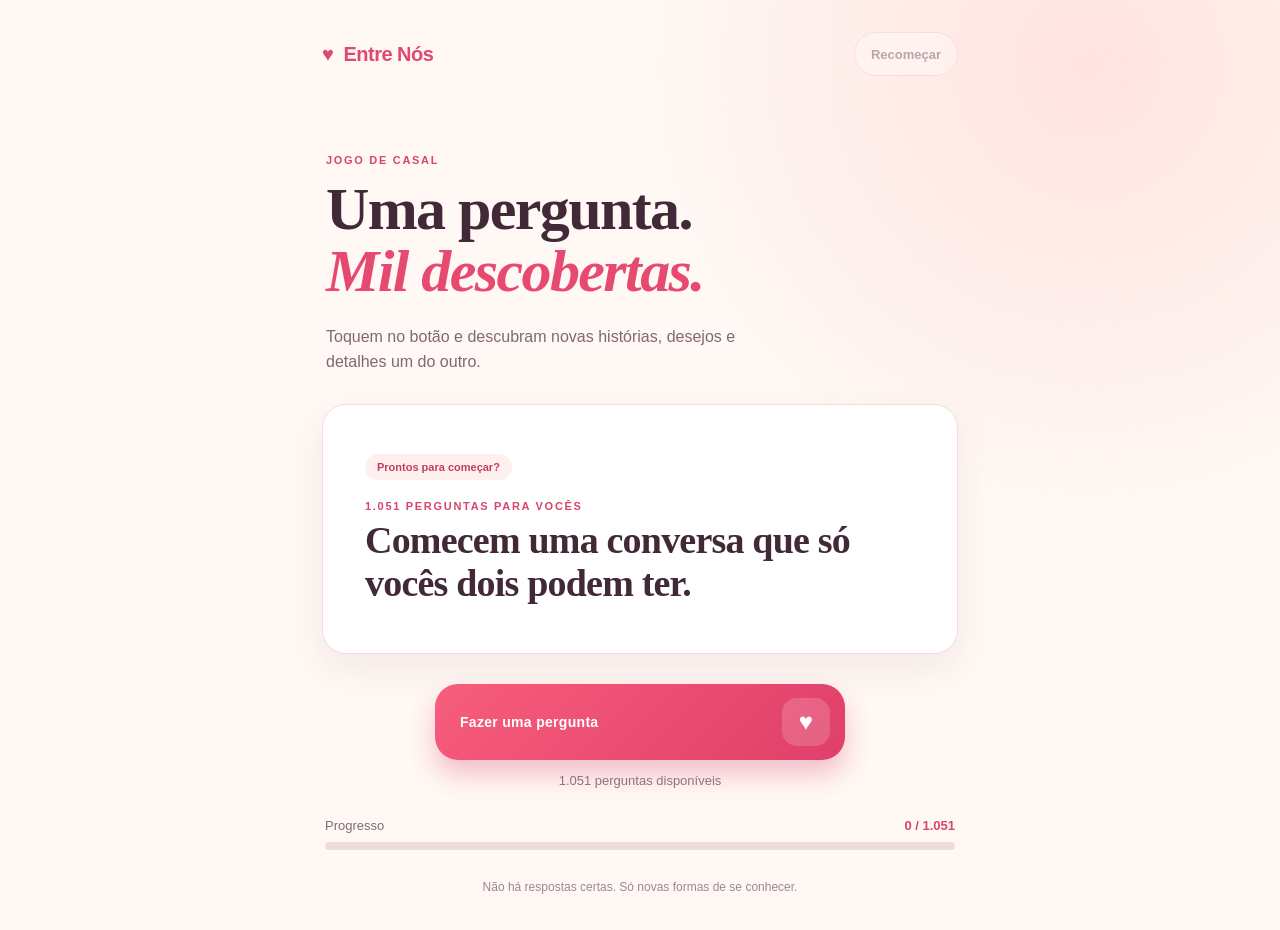
==== index.html @ 6cbe8bf7 "refactor: move aplicativo para a raiz do repositório - Move os arquivos do jogo de `work/` para a ra" ====
<!doctype html>
<html lang="pt-BR">
  <head>
    <meta charset="UTF-8" />
    <meta name="viewport" content="width=device-width, initial-scale=1.0" />
    <meta name="theme-color" content="#e94970" />
    <meta name="description" content="Jogo de casal com 1.051 perguntas únicas para conversar e se conhecer melhor." />
    <meta name="apple-mobile-web-app-capable" content="yes" />
    <meta name="apple-mobile-web-app-title" content="Entre Nós" />
    <meta name="apple-mobile-web-app-status-bar-style" content="default" />
    <title>Entre Nós — Jogo de Casal</title>
    <link rel="manifest" href="./manifest.webmanifest" />
    <link rel="icon" type="image/svg+xml" href="./icons/icon.svg" />
    <link rel="apple-touch-icon" sizes="180x180" href="./icons/icon-180.png" />
    <link rel="stylesheet" href="./styles.css" />
    <script defer src="./questions-data.js"></script>
    <script defer src="./app.js"></script>
    <script defer src="./pwa.js"></script>
  </head>
  <body>
    <main class="app">
      <header class="topbar">
        <div class="brand"><span aria-hidden="true">♥</span> Entre Nós</div>
        <button id="reset" class="text-button" type="button">Recomeçar</button>
      </header>

      <section class="intro" aria-labelledby="title">
        <p class="eyebrow">JOGO DE CASAL</p>
        <h1 id="title">Uma pergunta.<br /><em>Mil descobertas.</em></h1>
        <p>Toquem no botão e descubram novas histórias, desejos e detalhes um do outro.</p>
      </section>

      <section id="card" class="card" aria-live="polite" aria-atomic="true">
        <div class="card-top">
          <span id="category" class="pill">Prontos para começar?</span>
          <span id="difficulty" class="difficulty"></span>
        </div>
        <p id="number" class="question-number">1.051 perguntas para vocês</p>
        <h2 id="question">Comecem uma conversa que só vocês dois podem ter.</h2>
      </section>

      <div class="action">
        <button id="draw" class="draw-button" type="button">Fazer uma pergunta <span aria-hidden="true">♥</span></button>
        <p id="remaining">1.051 perguntas disponíveis</p>
        <button id="install" class="install-button" type="button" hidden>Instalar no dispositivo</button>
      </div>

      <section class="progress" aria-label="Progresso do jogo">
        <div class="progress-label"><span>Progresso</span><strong id="count">0 / 1.051</strong></div>
        <div id="progressbar" class="track" role="progressbar" aria-valuemin="0" aria-valuemax="1051" aria-valuenow="0" aria-label="Perguntas sorteadas"><div id="fill" class="fill"></div></div>
      </section>
      <footer>Não há respostas certas. Só novas formas de se conhecer.</footer>
    </main>
  </body>
</html>
---- styles.css ----
:root {
  font-family: "Segoe UI", Arial, sans-serif;
  color: #422937;
  background: #fff8f4;
  font-synthesis: none;
}
* { box-sizing: border-box; }
body {
  margin: 0;
  min-width: 320px;
  background: radial-gradient(circle at 85% 7%, #ffe3df 0, transparent 32%), #fff8f4;
}
button { font: inherit; cursor: pointer; }
button[hidden] { display: none; }
button:focus-visible { outline: 3px solid #a1375a; outline-offset: 4px; }
.app {
  min-height: 100svh;
  width: min(100%, 700px);
  margin: 0 auto;
  padding: 22px 20px 28px;
  display: flex;
  flex-direction: column;
}
.app > * { min-width: 0; }
.topbar { display: flex; justify-content: space-between; align-items: center; gap: 12px; }
.brand { color: #df486f; font-size: 20px; font-weight: 750; letter-spacing: -.5px; }
.brand span { margin-right: 5px; }
.text-button {
  min-height: 44px;
  border: 1px solid #e8d2d3;
  border-radius: 999px;
  background: #ffffffcc;
  color: #704e5e;
  padding: 8px 16px;
  font-size: 13px;
  font-weight: 650;
}
.text-button:disabled { opacity: .45; cursor: default; }
.intro { padding: clamp(42px, 9vh, 78px) 4px 30px; }
.eyebrow, .question-number {
  color: #d9446b;
  font-size: 11px;
  font-weight: 750;
  letter-spacing: 1.7px;
  text-transform: uppercase;
}
.eyebrow { margin: 0 0 12px; }
h1, h2 { font-family: Georgia, "Times New Roman", serif; }
h1 { margin: 0; font-size: clamp(31px, 8.8vw, 60px); letter-spacing: -1.6px; line-height: 1.04; }
h1 em { color: #e64a70; }
.intro > p:last-child { max-width: 460px; margin: 22px 0 0; color: #806874; font-size: 16px; line-height: 1.55; }
.card {
  background: #fff;
  border: 1px solid #f0dfe0;
  border-radius: 24px;
  box-shadow: 0 15px 36px #713c4514;
  min-height: 232px;
  min-width: 0;
  padding: 26px;
  display: flex;
  flex-direction: column;
  justify-content: center;
}
.card-top { display: flex; flex-wrap: wrap; align-items: center; gap: 8px; }
.pill {
  display: inline-block;
  border-radius: 99px;
  padding: 7px 12px;
  background: #fff0ef;
  color: #be3f61;
  font-size: 11px;
  font-weight: 700;
}
.difficulty { color: #8f6a79; font-size: 11px; font-weight: 700; }
.question-number { margin: 20px 0 7px; }
h2 { margin: 0; font-size: clamp(25px, 7vw, 38px); line-height: 1.14; letter-spacing: -.8px; }
.action { margin: 30px 0 30px; text-align: center; }
.draw-button {
  width: min(100%, 410px);
  min-height: 76px;
  padding: 12px 15px 12px 25px;
  border: 0;
  border-radius: 23px;
  background: linear-gradient(135deg, #f75d7c, #df3f69);
  box-shadow: 0 14px 26px #d9456c52;
  color: #fff;
  font-size: 14px;
  font-weight: 750;
  letter-spacing: .3px;
  display: inline-flex;
  align-items: center;
  justify-content: space-between;
  gap: 12px;
  transition: transform .18s ease, box-shadow .18s ease;
}
.draw-button:hover { transform: translateY(-2px); box-shadow: 0 17px 27px #d9456c61; }
.draw-button:active { transform: translateY(0); }
.draw-button:disabled { opacity: .58; cursor: default; transform: none; box-shadow: none; }
.draw-button span { display: grid; place-items: center; width: 48px; height: 48px; border-radius: 15px; background: #ffffff2b; font-size: 24px; }
.action p { margin: 13px 0 0; color: #8e7480; font-size: 13px; }
.install-button {
  min-height: 44px;
  margin-top: 15px;
  padding: 9px 17px;
  border: 1px solid #e94970;
  border-radius: 999px;
  background: #fff8f4;
  color: #bb3458;
  font-size: 13px;
  font-weight: 700;
}
.progress { margin-top: auto; padding: 0 3px; color: #806b74; font-size: 13px; }
.progress-label { display: flex; justify-content: space-between; gap: 12px; margin-bottom: 9px; }
.progress-label strong { color: #dc456b; }
.track { width: 100%; height: 8px; overflow: hidden; border-radius: 99px; background: #f0dcda; }
.fill { width: 0; height: 100%; border-radius: inherit; background: #e7486e; transition: width .25s ease; }
footer { padding: 29px 0 0; text-align: center; color: #9f8790; font-size: 12px; line-height: 1.4; }
@media (min-width: 700px) {
  .app { padding: 32px 32px 34px; }
  .card { padding: 38px 42px; min-height: 250px; }
}
@media (prefers-reduced-motion: reduce) {
  .draw-button, .fill { transition: none; }
}
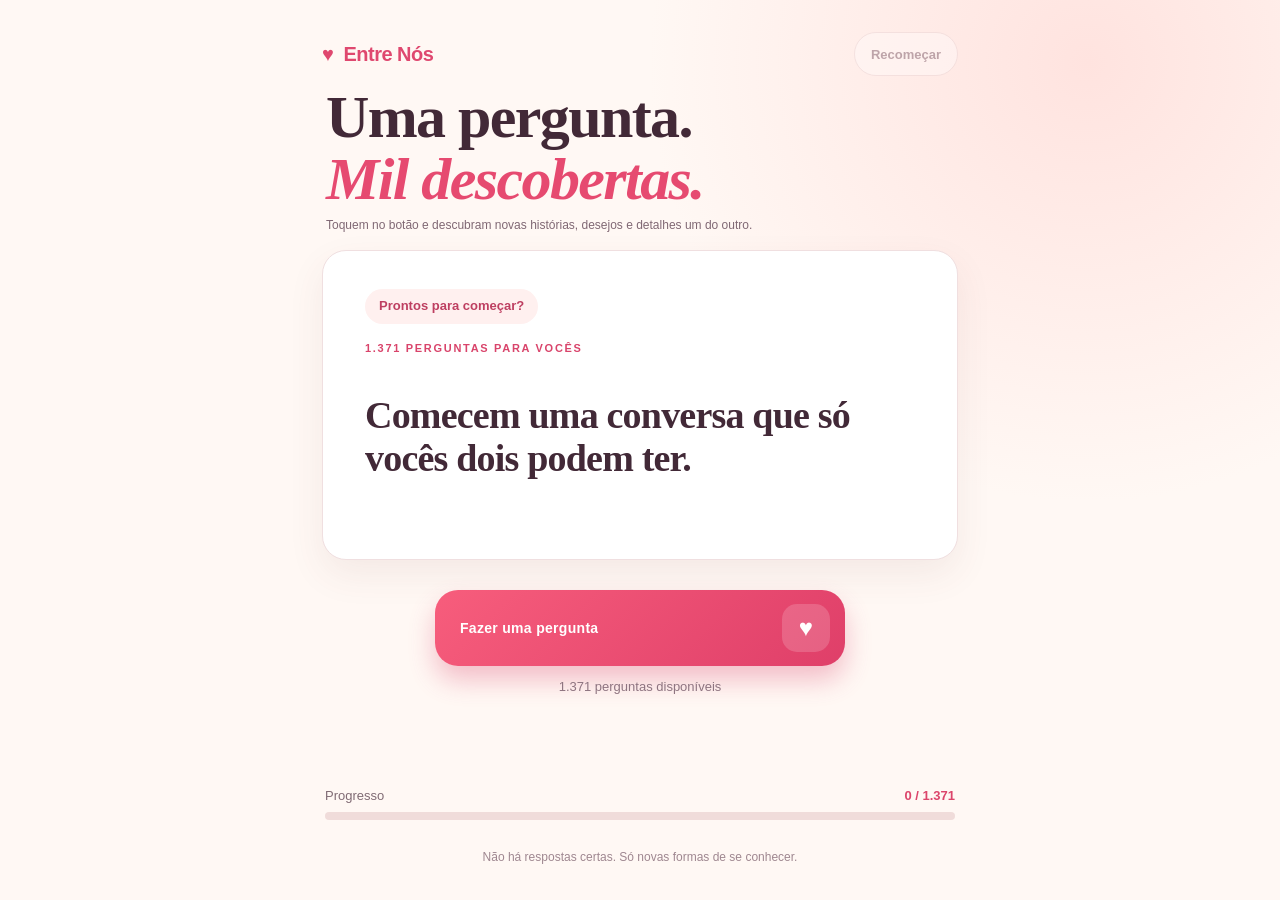
==== commit 1d914e8f: "feat: expande o jogo para 1.371 perguntas em 19 categorias - Adiciona 320 perguntas em oito novos te" ====
--- a/index.html
+++ b/index.html
@@ -4,7 +4,7 @@
     <meta charset="UTF-8" />
     <meta name="viewport" content="width=device-width, initial-scale=1.0" />
     <meta name="theme-color" content="#e94970" />
-    <meta name="description" content="Jogo de casal com 1.051 perguntas únicas para conversar e se conhecer melhor." />
+    <meta name="description" content="Jogo de casal com 1.371 perguntas únicas para conversar e se conhecer melhor." />
     <meta name="apple-mobile-web-app-capable" content="yes" />
     <meta name="apple-mobile-web-app-title" content="Entre Nós" />
     <meta name="apple-mobile-web-app-status-bar-style" content="default" />
@@ -25,7 +25,6 @@
       </header>
 
       <section class="intro" aria-labelledby="title">
-        <p class="eyebrow">JOGO DE CASAL</p>
         <h1 id="title">Uma pergunta.<br /><em>Mil descobertas.</em></h1>
         <p>Toquem no botão e descubram novas histórias, desejos e detalhes um do outro.</p>
       </section>
@@ -35,19 +34,19 @@
           <span id="category" class="pill">Prontos para começar?</span>
           <span id="difficulty" class="difficulty"></span>
         </div>
-        <p id="number" class="question-number">1.051 perguntas para vocês</p>
+        <p id="number" class="question-number">1.371 perguntas para vocês</p>
         <h2 id="question">Comecem uma conversa que só vocês dois podem ter.</h2>
       </section>
 
       <div class="action">
         <button id="draw" class="draw-button" type="button">Fazer uma pergunta <span aria-hidden="true">♥</span></button>
-        <p id="remaining">1.051 perguntas disponíveis</p>
+        <p id="remaining">1.371 perguntas disponíveis</p>
         <button id="install" class="install-button" type="button" hidden>Instalar no dispositivo</button>
       </div>
 
       <section class="progress" aria-label="Progresso do jogo">
-        <div class="progress-label"><span>Progresso</span><strong id="count">0 / 1.051</strong></div>
-        <div id="progressbar" class="track" role="progressbar" aria-valuemin="0" aria-valuemax="1051" aria-valuenow="0" aria-label="Perguntas sorteadas"><div id="fill" class="fill"></div></div>
+        <div class="progress-label"><span>Progresso</span><strong id="count">0 / 1.371</strong></div>
+        <div id="progressbar" class="track" role="progressbar" aria-valuemin="0" aria-valuemax="1371" aria-valuenow="0" aria-label="Perguntas sorteadas"><div id="fill" class="fill"></div></div>
       </section>
       <footer>Não há respostas certas. Só novas formas de se conhecer.</footer>
     </main>
--- a/styles.css
+++ b/styles.css
@@ -36,44 +36,57 @@
   font-weight: 650;
 }
 .text-button:disabled { opacity: .45; cursor: default; }
-.intro { padding: clamp(42px, 9vh, 78px) 4px 30px; }
-.eyebrow, .question-number {
+.intro { padding: 10px 4px 16px; }
+.question-number {
   color: #d9446b;
   font-size: 11px;
   font-weight: 750;
   letter-spacing: 1.7px;
   text-transform: uppercase;
 }
-.eyebrow { margin: 0 0 12px; }
 h1, h2 { font-family: Georgia, "Times New Roman", serif; }
 h1 { margin: 0; font-size: clamp(31px, 8.8vw, 60px); letter-spacing: -1.6px; line-height: 1.04; }
 h1 em { color: #e64a70; }
-.intro > p:last-child { max-width: 460px; margin: 22px 0 0; color: #806874; font-size: 16px; line-height: 1.55; }
+.intro > p:last-child { max-width: 460px; margin: 6px 0 0; color: #806874; font-size: 12px; line-height: 1.4; }
 .card {
   background: #fff;
   border: 1px solid #f0dfe0;
   border-radius: 24px;
   box-shadow: 0 15px 36px #713c4514;
-  min-height: 232px;
+  min-height: 300px;
   min-width: 0;
   padding: 26px;
   display: flex;
   flex-direction: column;
-  justify-content: center;
+  justify-content: flex-start;
 }
-.card-top { display: flex; flex-wrap: wrap; align-items: center; gap: 8px; }
+.card-top { display: flex; flex-wrap: wrap; align-items: center; gap: 10px; min-height: 35px; }
 .pill {
   display: inline-block;
   border-radius: 99px;
-  padding: 7px 12px;
+  padding: 9px 14px;
   background: #fff0ef;
   color: #be3f61;
-  font-size: 11px;
+  font-size: 13px;
   font-weight: 700;
+  line-height: 1.3;
 }
-.difficulty { color: #8f6a79; font-size: 11px; font-weight: 700; }
-.question-number { margin: 20px 0 7px; }
-h2 { margin: 0; font-size: clamp(25px, 7vw, 38px); line-height: 1.14; letter-spacing: -.8px; }
+.difficulty {
+  display: inline-flex;
+  align-items: center;
+  min-height: 35px;
+  padding: 7px 12px;
+  border: 1px solid #ead6df;
+  border-radius: 99px;
+  background: #faf2f5;
+  color: #805263;
+  font-size: 13px;
+  font-weight: 750;
+  line-height: 1.3;
+}
+.difficulty:empty { display: none; }
+.question-number { margin: 18px 0 0; }
+h2 { margin: auto 0; font-size: clamp(25px, 7vw, 38px); line-height: 1.14; letter-spacing: -.8px; }
 .action { margin: 30px 0 30px; text-align: center; }
 .draw-button {
   width: min(100%, 410px);
@@ -117,7 +130,7 @@
 footer { padding: 29px 0 0; text-align: center; color: #9f8790; font-size: 12px; line-height: 1.4; }
 @media (min-width: 700px) {
   .app { padding: 32px 32px 34px; }
-  .card { padding: 38px 42px; min-height: 250px; }
+  .card { padding: 38px 42px; min-height: 310px; }
 }
 @media (prefers-reduced-motion: reduce) {
   .draw-button, .fill { transition: none; }
